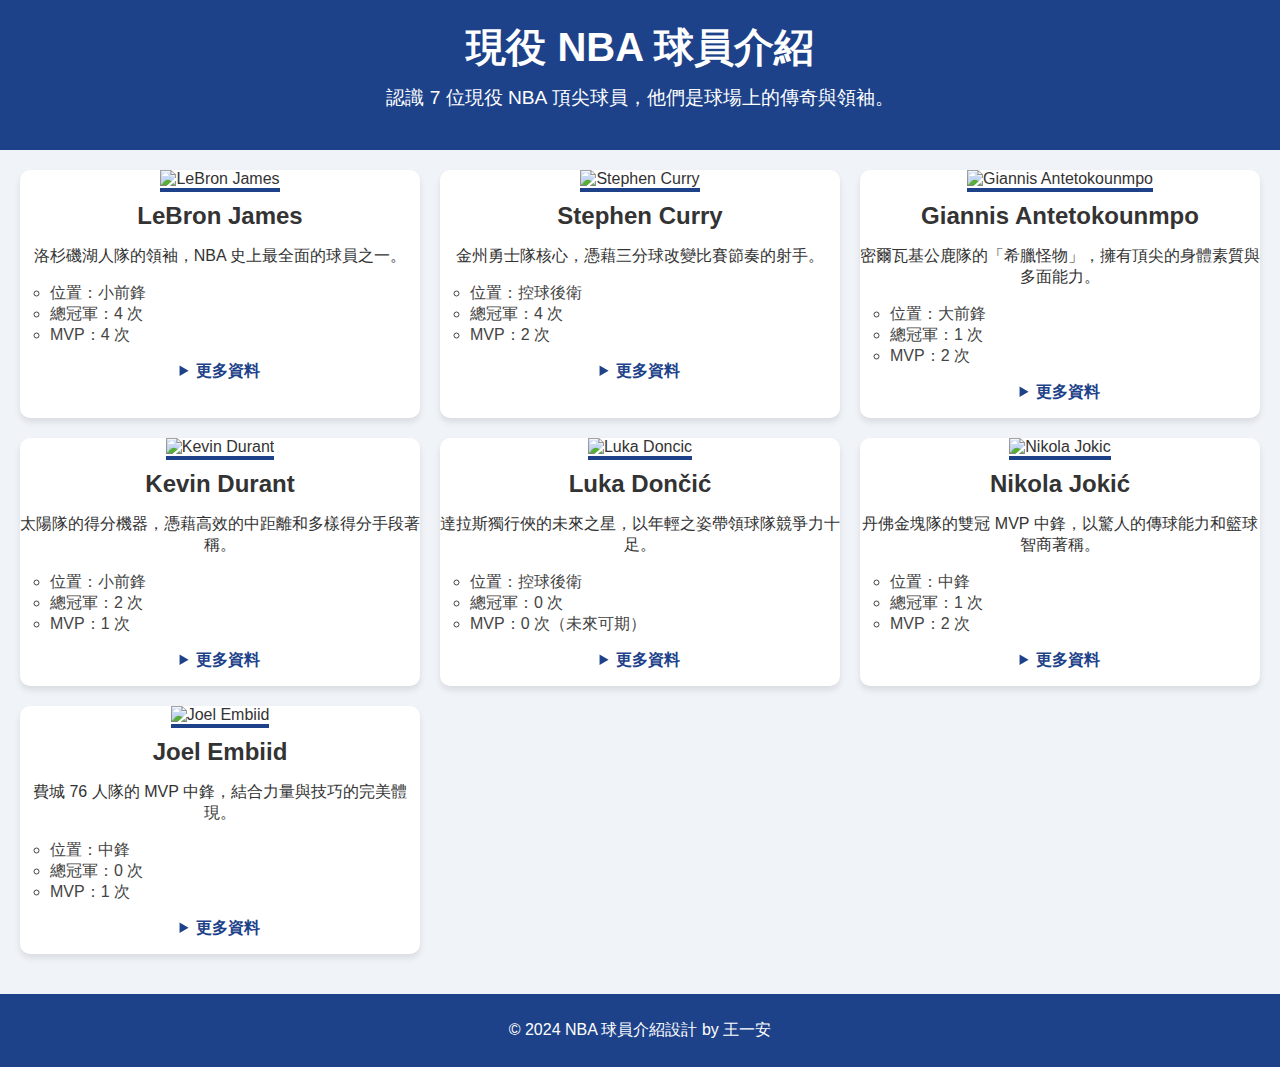
==== player.html @ f8821119 "Add files via upload" ====
<!DOCTYPE html>
<html lang="zh-Hant">
<head>
    <meta charset="UTF-8">
    <meta name="viewport" content="width=device-width, initial-scale=1.0">
    <title>現役 NBA 球員介紹</title>
    <link rel="stylesheet" href="nba.css">
</head>
<body>
    <header>
        <h1>現役 NBA 球員介紹</h1>
        <p>認識 7 位現役 NBA 頂尖球員，他們是球場上的傳奇與領袖。</p>
    </header>

    <main>
        <section class="player-container">
            <!-- 球員 1 -->
            <div class="player-card">
                <img src="https://tse3.mm.bing.net/th?id=OIP.FR_srbtIBN0SNo50_3WBRQHaFa&pid=Api&P=0&h=180" alt="LeBron James">
                <h2>LeBron James</h2>
                <p>洛杉磯湖人隊的領袖，NBA 史上最全面的球員之一。</p>
                <ul>
                    <li>位置：小前鋒</li>
                    <li>總冠軍：4 次</li>
                    <li>MVP：4 次</li>
                </ul>
                <details>
                    <summary>更多資料</summary>
                    <p>LeBron James 是 2003 年狀元秀，目前效力於湖人隊。他擁有卓越的統治力和籃球智慧，是現代籃球的象徵之一。</p>
                    <ul>
                        <li>生涯總得分：38,652 分（NBA 歷史第一）</li>
                        <li>助攻：10,420 次</li>
                        <li>籃板：10,698 個</li>
                    </ul>
                </details>
            </div>

            <!-- 球員 2 -->
            <div class="player-card">
                <img src="https://tse4.mm.bing.net/th?id=OIP.-cXenWJbZ5bf_gb21AADXwHaFa&pid=Api&P=0&h=180" alt="Stephen Curry">
                <h2>Stephen Curry</h2>
                <p>金州勇士隊核心，憑藉三分球改變比賽節奏的射手。</p>
                <ul>
                    <li>位置：控球後衛</li>
                    <li>總冠軍：4 次</li>
                    <li>MVP：2 次</li>
                </ul>
                <details>
                    <summary>更多資料</summary>
                    <p>Stephen Curry 是三分球革命的先驅，他的超長距離投射改變了現代籃球比賽的風格。</p>
                    <ul>
                        <li>生涯三分球命中數：3,390+（NBA 歷史第一）</li>
                        <li>場均得分：24.6 分</li>
                        <li>助攻：6.5 次/場</li>
                    </ul>
                </details>
            </div>

            <!-- 球員 3 -->
            <div class="player-card">
                <img src="https://tse3.mm.bing.net/th?id=OIP.xkQMgUJxxOQgsqXdc20qaAHaFa&pid=Api&P=0&h=180" alt="Giannis Antetokounmpo">
                <h2>Giannis Antetokounmpo</h2>
                <p>密爾瓦基公鹿隊的「希臘怪物」，擁有頂尖的身體素質與多面能力。</p>
                <ul>
                    <li>位置：大前鋒</li>
                    <li>總冠軍：1 次</li>
                    <li>MVP：2 次</li>
                </ul>
                <details>
                    <summary>更多資料</summary>
                    <p>Giannis 是一名全能前鋒，憑藉出色的防守和統治性的進攻帶領公鹿隊奪得 2021 年 NBA 總冠軍。</p>
                    <ul>
                        <li>場均得分：31.1 分</li>
                        <li>籃板：11.8 個/場</li>
                        <li>助攻：5.7 次/場</li>
                    </ul>
                </details>
            </div>

            <!-- 球員 4 -->
            <div class="player-card">
                <img src="https://cdn.nba.com/headshots/nba/latest/1040x760/201142.png" alt="Kevin Durant">
                <h2>Kevin Durant</h2>
                <p>太陽隊的得分機器，憑藉高效的中距離和多樣得分手段著稱。</p>
                <ul>
                    <li>位置：小前鋒</li>
                    <li>總冠軍：2 次</li>
                    <li>MVP：1 次</li>
                </ul>
                <details>
                    <summary>更多資料</summary>
                    <p>Kevin Durant 是 4 次得分王，以其身高和靈活的技巧主宰比賽。</p>
                    <ul>
                        <li>生涯場均得分：27.3 分</li>
                        <li>籃板：7.1 個/場</li>
                        <li>助攻：4.3 次/場</li>
                    </ul>
                </details>
            </div>

            <!-- 球員 5 -->
            <div class="player-card">
                <img src="https://cdn.nba.com/headshots/nba/latest/1040x760/1629029.png" alt="Luka Doncic">
                <h2>Luka Dončić</h2>
                <p>達拉斯獨行俠的未來之星，以年輕之姿帶領球隊競爭力十足。</p>
                <ul>
                    <li>位置：控球後衛</li>
                    <li>總冠軍：0 次</li>
                    <li>MVP：0 次（未來可期）</li>
                </ul>
                <details>
                    <summary>更多資料</summary>
                    <p>Luka Dončić 是當今最炙手可熱的年輕球星，以全面的技術與球場視野為人熟知。</p>
                    <ul>
                        <li>場均得分：32.4 分</li>
                        <li>籃板：8.6 個/場</li>
                        <li>助攻：8.0 次/場</li>
                    </ul>
                </details>
            </div>

            <!-- 球員 6 -->
            <div class="player-card">
                <img src="https://tse4.mm.bing.net/th?id=OIP.3g9G_2Ysh4l6iws7j-seOgHaFP&pid=Api&P=0&h=180" alt="Nikola Jokic">
                <h2>Nikola Jokić</h2>
                <p>丹佛金塊隊的雙冠 MVP 中鋒，以驚人的傳球能力和籃球智商著稱。</p>
                <ul>
                    <li>位置：中鋒</li>
                    <li>總冠軍：1 次</li>
                    <li>MVP：2 次</li>
                </ul>
                <details>
                    <summary>更多資料</summary>
                    <p>Nikola Jokić 是傳統中鋒的現代演化版本，他的全面技術讓他在聯盟中無人能敵。</p>
                    <ul>
                        <li>場均得分：24.5 分</li>
                        <li>助攻：9.8 次/場</li>
                        <li>籃板：11.0 個/場</li>
                    </ul>
                </details>
            </div>

            <!-- 球員 7 -->
            <div class="player-card">
                <img src="https://cdn.nba.com/headshots/nba/latest/1040x760/203954.png" alt="Joel Embiid">
                <h2>Joel Embiid</h2>
                <p>費城 76 人隊的 MVP 中鋒，結合力量與技巧的完美體現。</p>
                <ul>
                    <li>位置：中鋒</li>
                    <li>總冠軍：0 次</li>
                    <li>MVP：1 次</li>
                </ul>
                <details>
                    <summary>更多資料</summary>
                    <p>Joel Embiid 是進攻與防守兼備的現代中鋒，以他驚人的籃板與進攻技巧主宰比賽。</p>
                    <ul>
                        <li>場均得分：33.1 分</li>
                        <li>籃板：10.2 個/場</li>
                        <li>助攻：4.0 次/場</li>
                    </ul>
                </details>
            </div>
        </section>
    </main>

    <footer>
        <p>© 2024 NBA 球員介紹設計 by 王一安</p>
    </footer>
</body>
</html>
---- nba.css ----
/* styles.css */
body {
    font-family: Arial, sans-serif;
    margin: 0;
    padding: 0;
    background-color: #f0f4f8;
    color: #333;
}

header {
    text-align: center;
    background-color: #1d428a;
    color: white;
    padding: 20px;
}

header h1 {
    margin: 0;
    font-size: 2.5em;
}

header p {
    font-size: 1.2em;
    margin-top: 10px;
}

main {
    padding: 20px;
}

.player-container {
    display: grid;
    grid-template-columns: repeat(auto-fit, minmax(300px, 1fr));
    gap: 20px;
}

.player-card {
    background: white;
    border-radius: 10px;
    box-shadow: 0 4px 6px rgba(0, 0, 0, 0.1);
    overflow: hidden;
    transition: transform 0.3s ease-in-out;
    text-align: center;
}

.player-card:hover {
    transform: translateY(-10px);
}

.player-card img {
    width: 100%;
    height: 200px;
    object-fit: cover;
    border-bottom: 4px solid #1d428a;
}

.player-card h2 {
    font-size: 1.5em;
    margin: 10px 0;
    color: #333;
}

.player-card ul {
    text-align: left;
    margin: 10px;
    padding: 0 20px;
    list-style-type: circle;
    color: #444;
}

details {
    margin: 15px 20px;
    font-size: 1em;
    cursor: pointer;
    color: #1d428a;
}

summary {
    font-weight: bold;
    cursor: pointer;
}

details p, details ul {
    margin-top: 10px;
    color: #555;
}

footer {
    text-align: center;
    background-color: #1d428a;
    color: white;
    padding: 10px;
    margin-top: 20px;
}
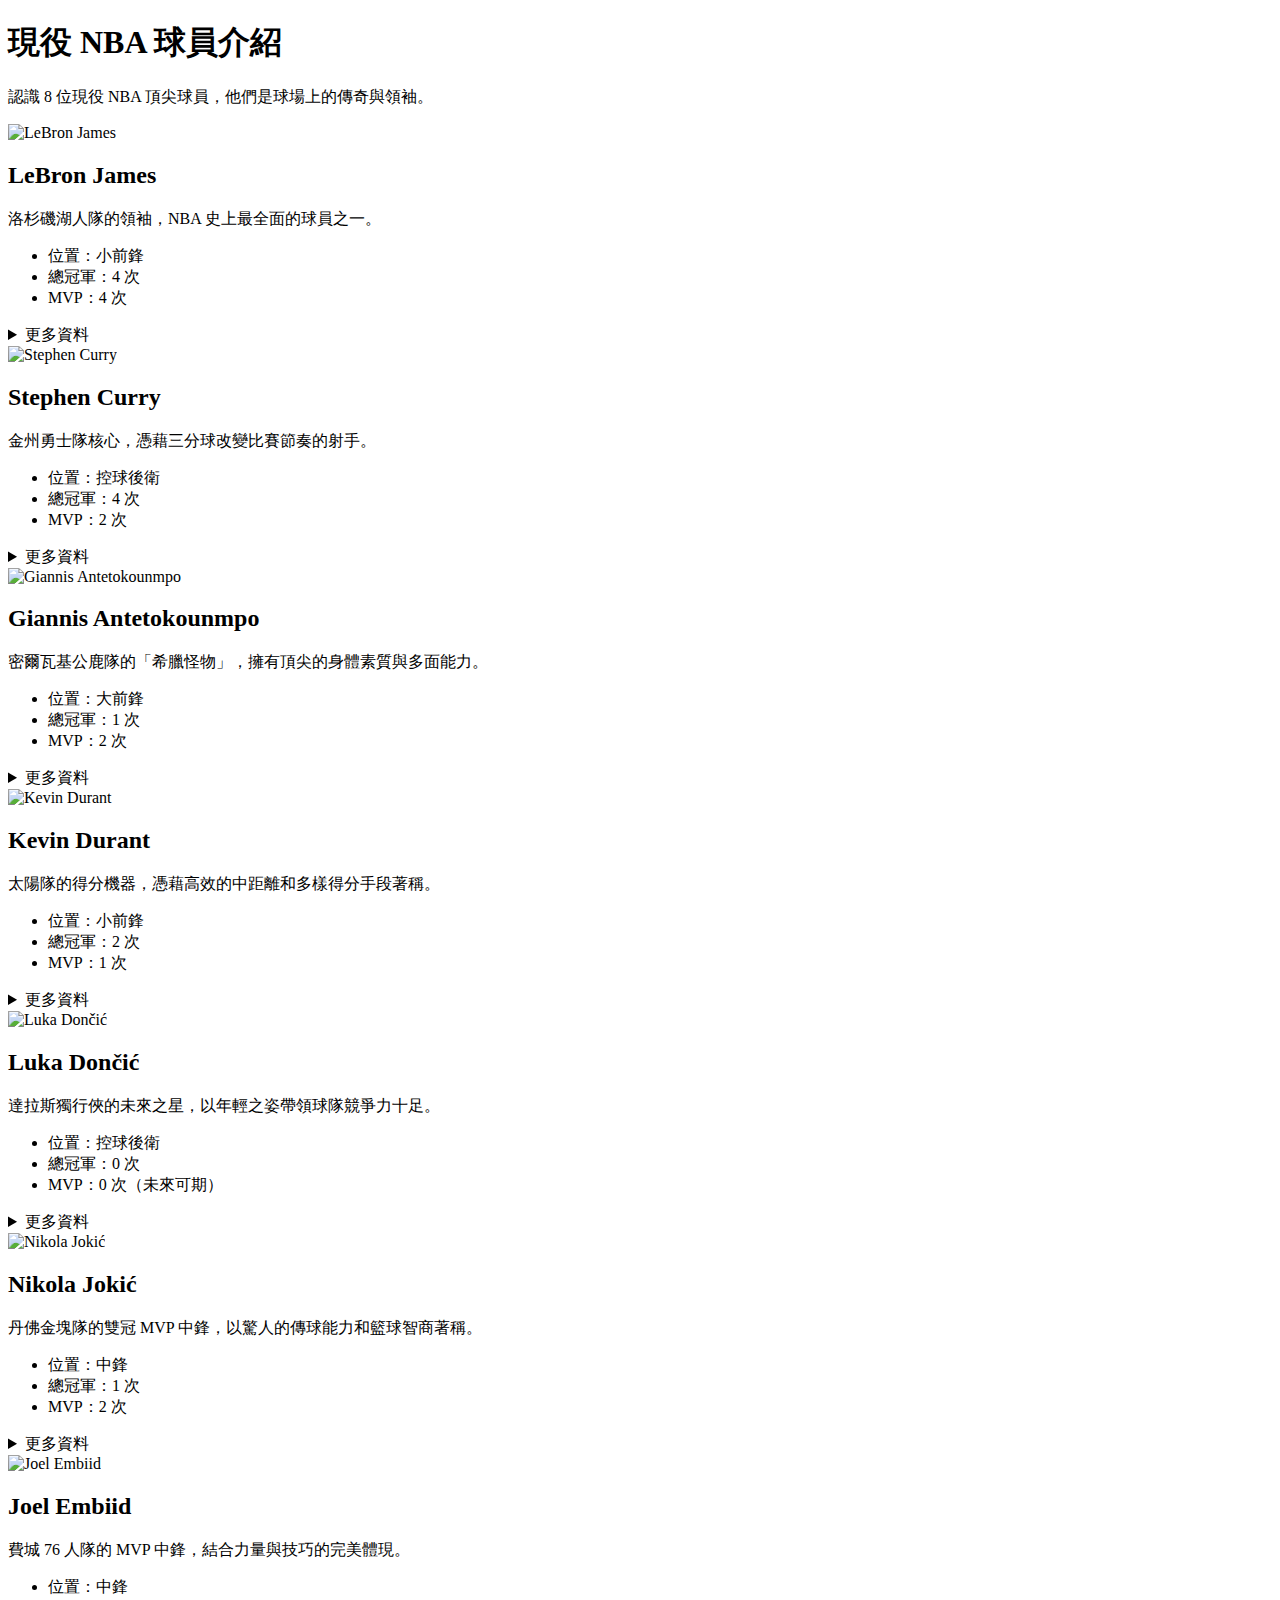
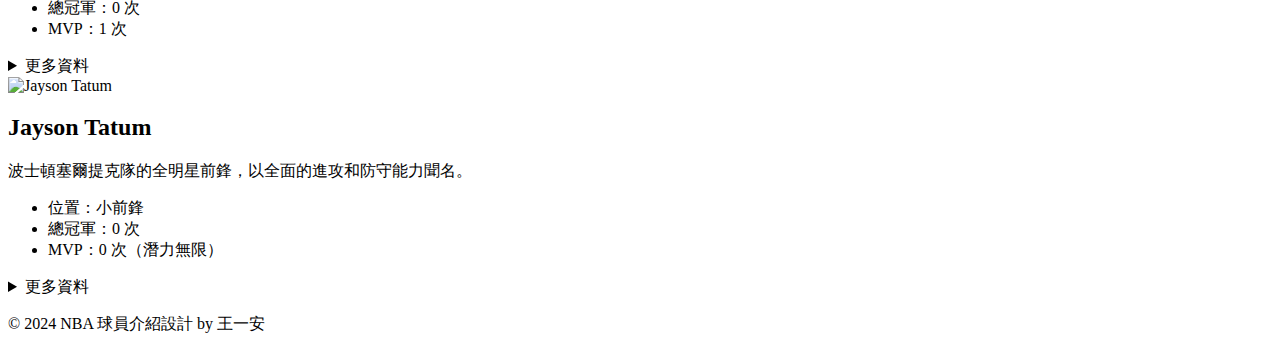
==== commit 8720c83d: "Add files via upload" ====
--- a/player.html
+++ b/player.html
@@ -4,19 +4,19 @@
     <meta charset="UTF-8">
     <meta name="viewport" content="width=device-width, initial-scale=1.0">
     <title>現役 NBA 球員介紹</title>
-    <link rel="stylesheet" href="nba.css">
+    <link rel="stylesheet" href="styles.css">
 </head>
 <body>
     <header>
         <h1>現役 NBA 球員介紹</h1>
-        <p>認識 7 位現役 NBA 頂尖球員，他們是球場上的傳奇與領袖。</p>
+        <p>認識 8 位現役 NBA 頂尖球員，他們是球場上的傳奇與領袖。</p>
     </header>
 
     <main>
         <section class="player-container">
-            <!-- 球員 1 -->
+            <!-- LeBron James -->
             <div class="player-card">
-                <img src="https://tse3.mm.bing.net/th?id=OIP.FR_srbtIBN0SNo50_3WBRQHaFa&pid=Api&P=0&h=180" alt="LeBron James">
+                <img src="https://cdn.nba.com/headshots/nba/latest/1040x760/2544.png" alt="LeBron James">
                 <h2>LeBron James</h2>
                 <p>洛杉磯湖人隊的領袖，NBA 史上最全面的球員之一。</p>
                 <ul>
@@ -35,9 +35,9 @@
                 </details>
             </div>
 
-            <!-- 球員 2 -->
+            <!-- Stephen Curry -->
             <div class="player-card">
-                <img src="https://tse4.mm.bing.net/th?id=OIP.-cXenWJbZ5bf_gb21AADXwHaFa&pid=Api&P=0&h=180" alt="Stephen Curry">
+                <img src="https://cdn.nba.com/headshots/nba/latest/1040x760/201939.png" alt="Stephen Curry">
                 <h2>Stephen Curry</h2>
                 <p>金州勇士隊核心，憑藉三分球改變比賽節奏的射手。</p>
                 <ul>
@@ -56,7 +56,7 @@
                 </details>
             </div>
 
-            <!-- 球員 3 -->
+            <!-- Giannis Antetokounmpo -->
             <div class="player-card">
                 <img src="https://tse3.mm.bing.net/th?id=OIP.xkQMgUJxxOQgsqXdc20qaAHaFa&pid=Api&P=0&h=180" alt="Giannis Antetokounmpo">
                 <h2>Giannis Antetokounmpo</h2>
@@ -77,7 +77,7 @@
                 </details>
             </div>
 
-            <!-- 球員 4 -->
+            <!-- Kevin Durant -->
             <div class="player-card">
                 <img src="https://cdn.nba.com/headshots/nba/latest/1040x760/201142.png" alt="Kevin Durant">
                 <h2>Kevin Durant</h2>
@@ -98,9 +98,9 @@
                 </details>
             </div>
 
-            <!-- 球員 5 -->
+            <!-- Luka Dončić -->
             <div class="player-card">
-                <img src="https://cdn.nba.com/headshots/nba/latest/1040x760/1629029.png" alt="Luka Doncic">
+                <img src="https://cdn.nba.com/headshots/nba/latest/1040x760/1629029.png" alt="Luka Dončić">
                 <h2>Luka Dončić</h2>
                 <p>達拉斯獨行俠的未來之星，以年輕之姿帶領球隊競爭力十足。</p>
                 <ul>
@@ -119,9 +119,9 @@
                 </details>
             </div>
 
-            <!-- 球員 6 -->
+            <!-- Nikola Jokić -->
             <div class="player-card">
-                <img src="https://tse4.mm.bing.net/th?id=OIP.3g9G_2Ysh4l6iws7j-seOgHaFP&pid=Api&P=0&h=180" alt="Nikola Jokic">
+                <img src="https://cdn-qa.nba.com/headshots/nba/latest/1040x760/203999.png" alt="Nikola Jokić">
                 <h2>Nikola Jokić</h2>
                 <p>丹佛金塊隊的雙冠 MVP 中鋒，以驚人的傳球能力和籃球智商著稱。</p>
                 <ul>
@@ -140,7 +140,7 @@
                 </details>
             </div>
 
-            <!-- 球員 7 -->
+            <!-- Joel Embiid -->
             <div class="player-card">
                 <img src="https://cdn.nba.com/headshots/nba/latest/1040x760/203954.png" alt="Joel Embiid">
                 <h2>Joel Embiid</h2>
@@ -152,11 +152,32 @@
                 </ul>
                 <details>
                     <summary>更多資料</summary>
-                    <p>Joel Embiid 是進攻與防守兼備的現代中鋒，以他驚人的籃板與進攻技巧主宰比賽。</p>
+                    <p>Joel Embiid 是進攻與防守兼備的現代中鋒，以籃板和禁區統治力著稱。</p>
                     <ul>
                         <li>場均得分：33.1 分</li>
                         <li>籃板：10.2 個/場</li>
                         <li>助攻：4.0 次/場</li>
+                    </ul>
+                </details>
+            </div>
+
+            <!-- Jayson Tatum -->
+            <div class="player-card">
+                <img src="https://cdn.nba.com/headshots/nba/latest/1040x760/1628369.png" alt="Jayson Tatum">
+                <h2>Jayson Tatum</h2>
+                <p>波士頓塞爾提克隊的全明星前鋒，以全面的進攻和防守能力聞名。</p>
+                <ul>
+                    <li>位置：小前鋒</li>
+                    <li>總冠軍：0 次</li>
+                    <li>MVP：0 次（潛力無限）</li>
+                </ul>
+                <details>
+                    <summary>更多資料</summary>
+                    <p>Jayson Tatum 是波士頓塞爾提克的未來，他的技巧與領袖能力不斷提升。</p>
+                    <ul>
+                        <li>場均得分：30.1 分</li>
+                        <li>籃板：8.8 個/場</li>
+                        <li>助攻：4.6 次/場</li>
                     </ul>
                 </details>
             </div>
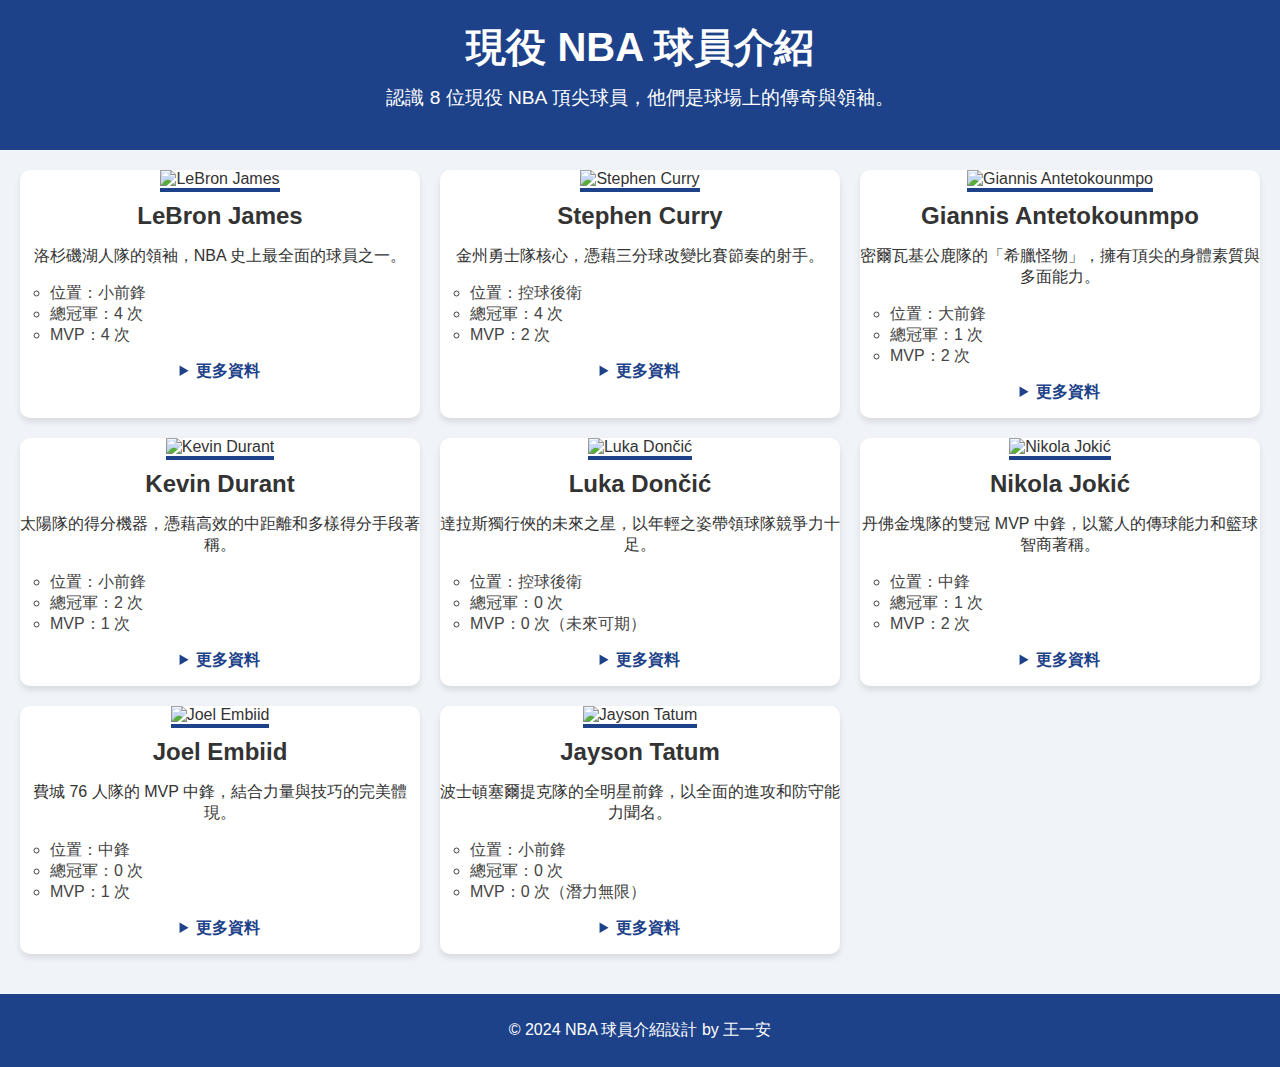
==== commit eb9f929b: "Add files via upload" ====
--- a/player.html
+++ b/player.html
@@ -4,7 +4,7 @@
     <meta charset="UTF-8">
     <meta name="viewport" content="width=device-width, initial-scale=1.0">
     <title>現役 NBA 球員介紹</title>
-    <link rel="stylesheet" href="styles.css">
+    <link rel="stylesheet" href="nba.css">
 </head>
 <body>
     <header>
--- a/nba.css
+++ b/nba.css
@@ -0,0 +1,94 @@
+/* styles.css */
+body {
+    font-family: Arial, sans-serif;
+    margin: 0;
+    padding: 0;
+    background-color: #f0f4f8;
+    color: #333;
+}
+
+header {
+    text-align: center;
+    background-color: #1d428a;
+    color: white;
+    padding: 20px;
+}
+
+header h1 {
+    margin: 0;
+    font-size: 2.5em;
+}
+
+header p {
+    font-size: 1.2em;
+    margin-top: 10px;
+}
+
+main {
+    padding: 20px;
+}
+
+.player-container {
+    display: grid;
+    grid-template-columns: repeat(auto-fit, minmax(300px, 1fr));
+    gap: 20px;
+}
+
+.player-card {
+    background: white;
+    border-radius: 10px;
+    box-shadow: 0 4px 6px rgba(0, 0, 0, 0.1);
+    overflow: hidden;
+    transition: transform 0.3s ease-in-out;
+    text-align: center;
+}
+
+.player-card:hover {
+    transform: translateY(-10px);
+}
+
+.player-card img {
+    width: 100%;
+    height: 200px;
+    object-fit: cover;
+    border-bottom: 4px solid #1d428a;
+}
+
+.player-card h2 {
+    font-size: 1.5em;
+    margin: 10px 0;
+    color: #333;
+}
+
+.player-card ul {
+    text-align: left;
+    margin: 10px;
+    padding: 0 20px;
+    list-style-type: circle;
+    color: #444;
+}
+
+details {
+    margin: 15px 20px;
+    font-size: 1em;
+    cursor: pointer;
+    color: #1d428a;
+}
+
+summary {
+    font-weight: bold;
+    cursor: pointer;
+}
+
+details p, details ul {
+    margin-top: 10px;
+    color: #555;
+}
+
+footer {
+    text-align: center;
+    background-color: #1d428a;
+    color: white;
+    padding: 10px;
+    margin-top: 20px;
+}
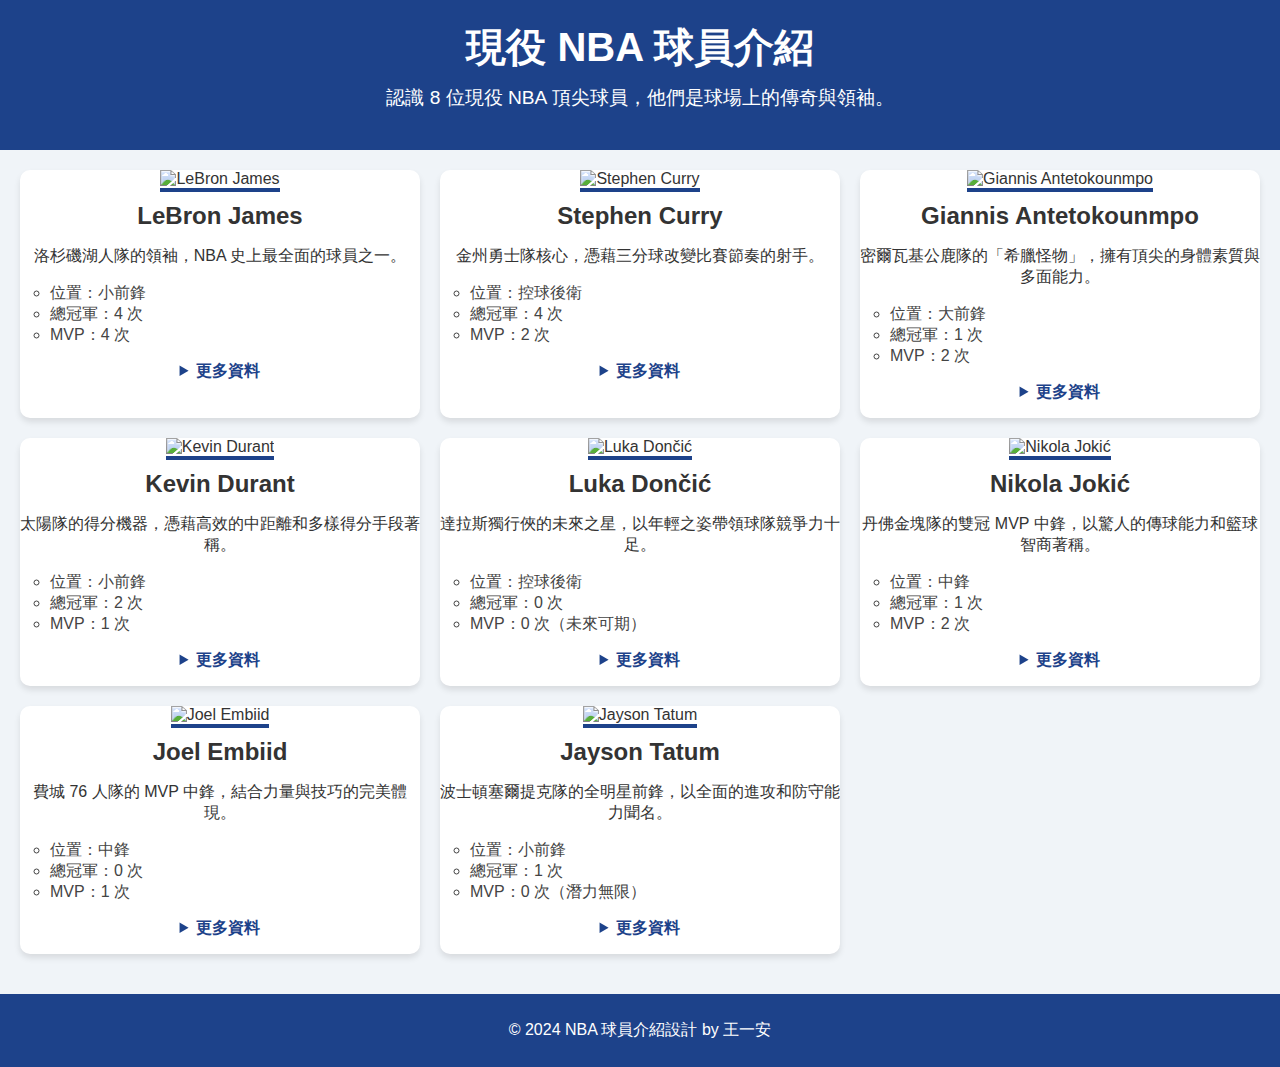
==== commit 6066d466: "Add files via upload" ====
--- a/player.html
+++ b/player.html
@@ -168,7 +168,7 @@
                 <p>波士頓塞爾提克隊的全明星前鋒，以全面的進攻和防守能力聞名。</p>
                 <ul>
                     <li>位置：小前鋒</li>
-                    <li>總冠軍：0 次</li>
+                    <li>總冠軍：1 次</li>
                     <li>MVP：0 次（潛力無限）</li>
                 </ul>
                 <details>
